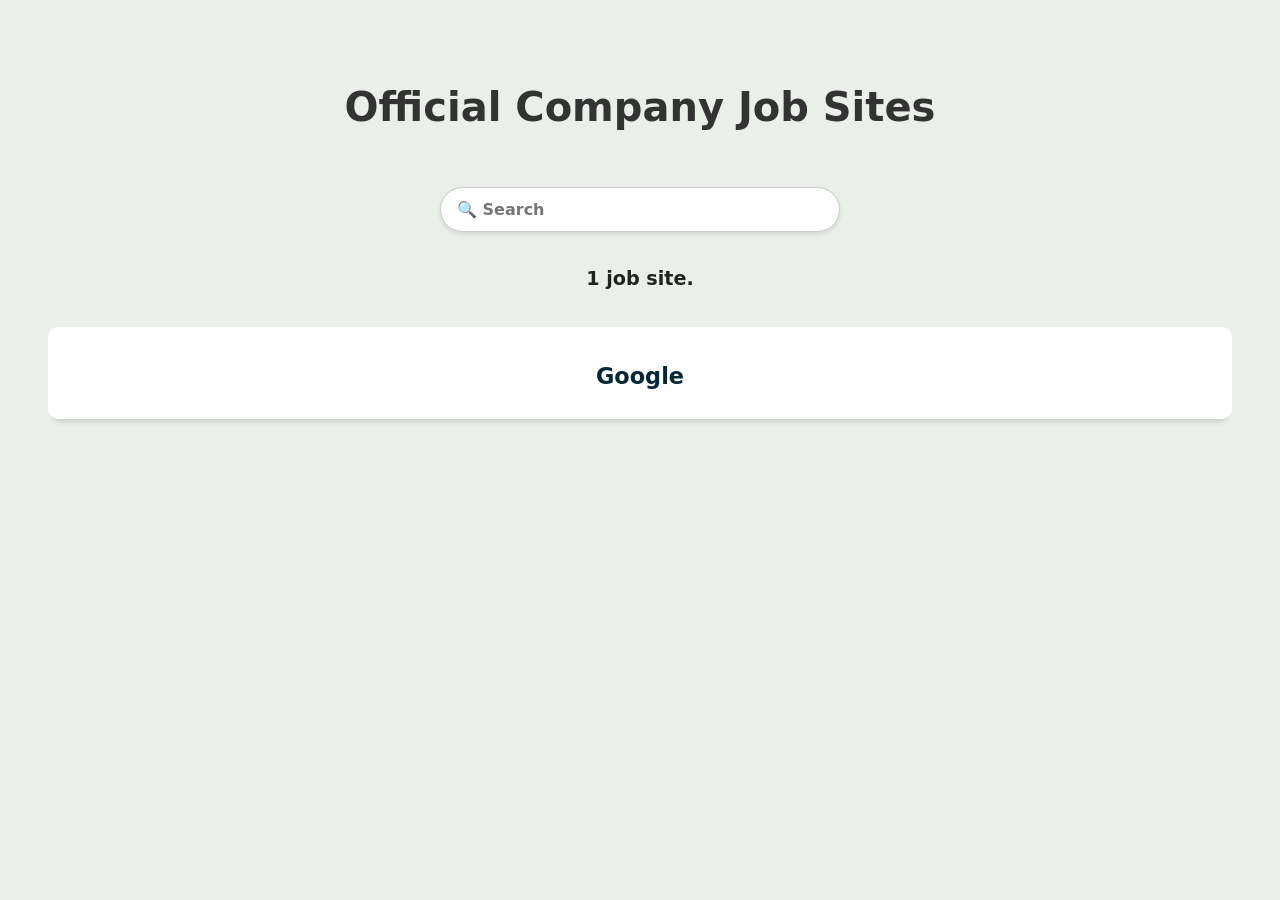
==== index.html @ 780f2717 "Init 🥇 First Commit" ====
<!DOCTYPE html>
<html lang="en">

<head>
  <meta charset="UTF-8" />
  <meta name="viewport" content="width=device-width, initial-scale=1.0" />
  <meta content="noindex, nofollow" name="robots">
  <meta content="noindex, nofollow" name="googlebot">
  <title>Vini Flyers</title>
  <link rel="stylesheet" href="site.css" />
  <script defer src="app.js"></script>
</head>

<body>
  <h1>Official Company Job Sites</h1>
  <input type="text" id="linkSearch" placeholder="🔍 Search" />
  <p id="linkCount"></p>
  <div class="card-container">
    <a class='card financial' href='https://www.google.com'><span class="icon"></span>Google</a>

  </div>


</body>

</html>
---- site.css ----
:root {
  --bg-light: #eaefe9;
  --text-light: #1a1a1a;
  --card-colors: #ffffff;
  --card-colors-dark: #23262f;
  --bg-dark: #1e1e1e;
  --text-dark: #e0e0e0;
  --accent: #0077cc;
  --font-main: system-ui, -apple-system, BlinkMacSystemFont, "Segoe UI", Roboto,
    Oxygen, Ubuntu, Cantarell, "Open Sans", "Helvetica Neue", sans-serif;
}

body {
  margin: 0;
  padding: 2rem;
  font-family: var(--font-main);
  line-height: 1.6;
  background-color: var(--bg-light);
  color: var(--text-light);
  transition: background-color 0.3s ease, color 0.3s ease;
}

#linkCount {
  text-align: center;
  margin-bottom: 1rem;
  font-size: 1.2rem;
  font-weight: bold;
  color: #222;
}

h1 {
  text-align: center;
  padding: 1rem;
  font-size: 2.5rem;
  margin-bottom: 1rem;
  color: #333;
}

a {
  text-decoration: none;
}

#linkSearch {
  display: block;
  margin: 2em auto;
  padding: 0.75em 1em;
  font-size: 1em;
  width: 90%;
  max-width: 400px;
  border-radius: 999px;
  border: 1px solid #ccc;
  color: #333;
  box-shadow: inset 0 -1px 1px #ffffff28, 0 2px 4px #0000001a;
  box-sizing: border-box;
  font-family: var(--font-main);
  font-weight: bold;
}

.icon {
  font-size: 1.5em;
}

.card-container {
  display: flex;
  flex-wrap: wrap;
  gap: 1rem;
  padding: 1rem;
  justify-content: center;
}

.card {
  border-radius: 10px;
  padding: 1.2rem;
  flex: 1 1 calc(25% - 2rem);
  min-width: 220px;
  text-align: center;
  font-weight: bold;
  color: rgb(4 40 56);
  transition: transform 0.2s ease;
  cursor: pointer;
  font-size: 1.4rem;
  display: flex;
  flex-direction: column;
  align-items: center;
  gap: 1rem; 
  box-shadow: 0 8px 6px -6px rgba(0, 0, 0, 16%); 
}

.llc {
  background-color: var(--card-colors);
}

.appliances {
  background-color: var(--card-colors);
}

.readme {
  background-color: #7cd998;
  color: #222;
}
.financial {
  background-color: var(--card-colors);
}
.projects {
  background-color: var(--card-colors);
}
.tucson {
  background-color: var(--card-colors);
}
.insurance {
  background-color: var(--card-colors);
}
.lexus {
  background-color: var(--card-colors);
}
.medicine {
  background-color: var(--card-colors);
}
.taxes {
  background-color: var(--card-colors);
}
.utilities {
  background-color: var(--card-colors);
}
*/ .card:hover {
  transform: scale(1.05);
}

/* 📱 Responsive layout */
@media (max-width: 600px) {
  .card {
    flex: 1 1 calc(50% - 1rem);
  }
}

@media (max-width: 400px) {
  .card {
    flex: 1 1 100%;
  }
}

/* 🌙 Dark Mode */
@media (prefers-color-scheme: dark) {
  body {
    background-color: var(--bg-dark);
    color: var(--text-dark);
  }

  .card {
    color: #81caff;
  }

  h1 {
    color: #bb86fc;
  }

  #linkCount {
    color: #81ff8cc4;
  }

  .appliances {
    background-color: var(--card-colors-dark);
  } 
  .financial {
    background-color: var(--card-colors-dark);
  }
  .projects {
    background-color: var(--card-colors-dark);
  } 
  .tucson {
    background-color: var(--card-colors-dark);
  } 
  .insurance {
    background-color: var(--card-colors-dark);
  } 
  .lexus {
    background-color: var(--card-colors-dark);
  } 
  .medicine {
    background-color: var(--card-colors-dark);
  } 
  .taxes {
    background-color: var(--card-colors-dark);
  } 
  .utilities {
    background-color: var(--card-colors-dark);
  } 
  .llc {
    background-color: var(--card-colors-dark);
  } 
  .readme {
    background-color: var(--card-colors-dark);
  }

  #linkSearch {
    background-color: #262626;
    color: #fff;
  }

  /* ☀️ Light Mode */
  @media (prefers-color-scheme: light) {
    body {
      background-color: var(--bg-light);
      color: var(--text-light);
    }

    .card {
      color: #fff;
    }
  }
}
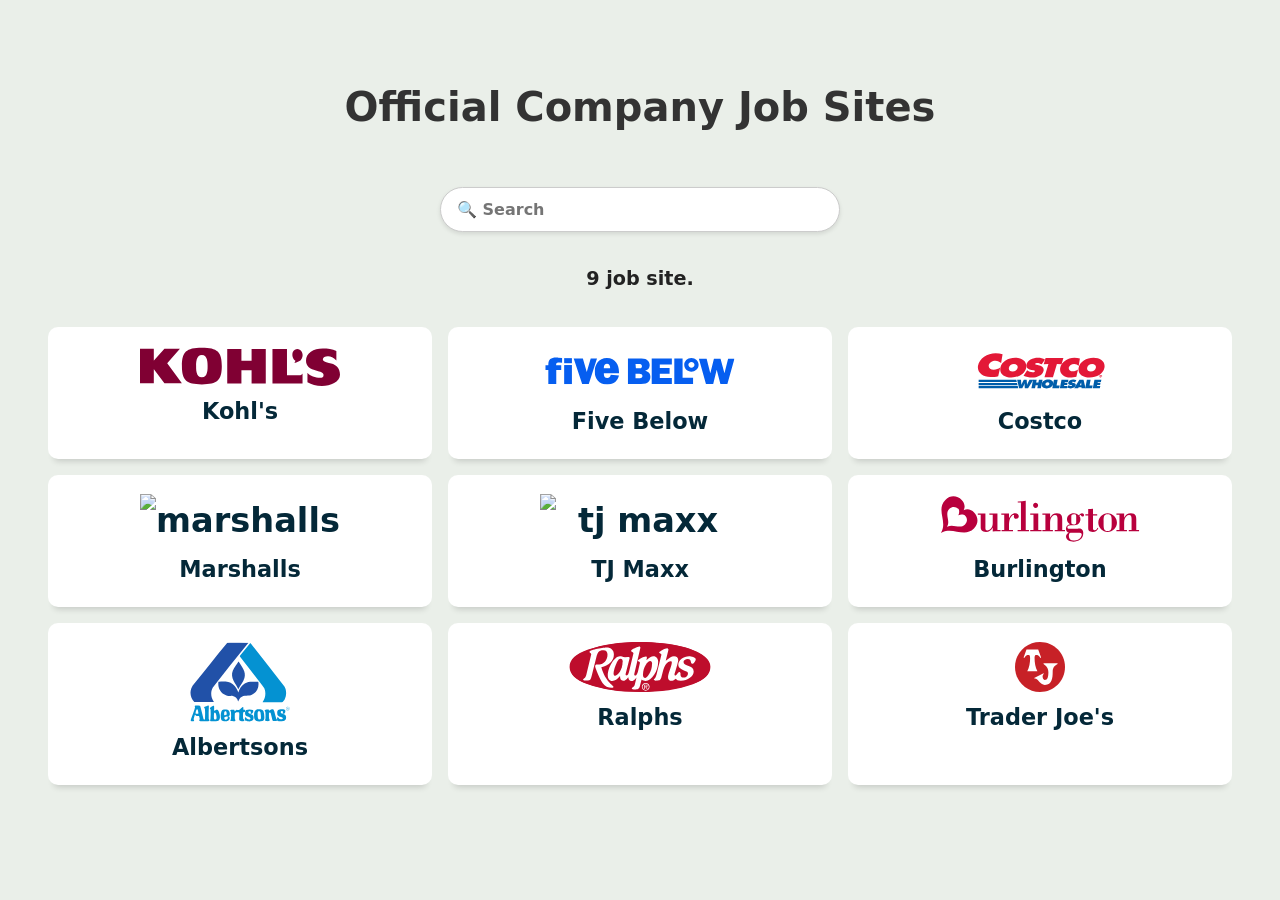
==== commit 080daea1: "Jobs up Mostly complete." ====
--- a/index.html
+++ b/index.html
@@ -6,7 +6,7 @@
   <meta name="viewport" content="width=device-width, initial-scale=1.0" />
   <meta content="noindex, nofollow" name="robots">
   <meta content="noindex, nofollow" name="googlebot">
-  <title>Vini Flyers</title>
+  <title>Official Company Job Sites</title>
   <link rel="stylesheet" href="site.css" />
   <script defer src="app.js"></script>
 </head>
@@ -16,7 +16,25 @@
   <input type="text" id="linkSearch" placeholder="🔍 Search" />
   <p id="linkCount"></p>
   <div class="card-container">
-    <a class='card financial' href='https://www.google.com'><span class="icon"></span>Google</a>
+    <a class='card financial' href='https://careers.kohls.com/'> <span class="icon"><img src="/imgs/Kohls_logo.svg"
+          width="200px" height="40px" alt="kohls logo" /></span>Kohl's</a>
+    <a class='card financial' href='https://careers.fivebelow.com/us/en/'><span class="icon"><img
+          src="/imgs/five-below-seeklogo.svg" width="200px" height="50px" alt="five below logo" /></span>Five Below</a>
+    <a class='card financial' href='https://careers.costco.com/jobs'><span class="icon"><img
+          src="/imgs/Costco_Wholesale_logo.svg" width="200px" height="50px" alt="costco logo" /></span>Costco</a>
+    <a class='card financial' href='https://jobs.tjx.com/global/en/'><span class="icon"><img
+          src="/imgs/Marshalls_logo.svg" width="200px" height="50px" alt="marshalls logo" /></span>Marshalls</a>
+    <a class='card financial' href='https://www.tjx.com/careers'><span class="icon"><img src="/imgs/TJ_Maxx_logo.svg"
+          width="200px" height="50px" alt="tj maxx logo" /></span>TJ Maxx</a>
+    <a class='card financial' href='https://www.burlington.com/careers'><span class="icon"><img
+          src="/imgs/Burlington_Stores_logo.svg" width="200px" height="50px"
+          alt="burlington logo" /></span>Burlington</a>
+    <a class='card financial' href='https://www.albertsons.com/careers.html'><span class="icon"><img
+          src="/imgs/Albertsons_logo.svg" width="100px" height="80px" alt="albertsons logo" /></span>Albertsons</a>
+    <a class='card financial' href='https://www.krogerfamilycareers.com/'><span class="icon"><img src="/imgs/Ralphs.svg"
+          width="200px" height="50px" alt="ralphs logo" /></span>Ralphs</a>
+    <a class='card financial' href='https://www.traderjoes.com/home/careers.html'><span class="icon"><img
+          src="/imgs/trader.svg" width="200px" height="50px" alt="trader joe's logo" /></span>Trader Joe's</a>
 
   </div>
 
--- a/site.css
+++ b/site.css
@@ -84,47 +84,30 @@
   align-items: center;
   gap: 1rem; 
   box-shadow: 0 8px 6px -6px rgba(0, 0, 0, 16%); 
-}
-
-.llc {
   background-color: var(--card-colors);
 }
 
-.appliances {
-  background-color: var(--card-colors);
+.card.financial {
+  display: flex;
+  flex-direction: column;
+  align-items: center;
+  justify-content: center;
+  text-align: center;
 }
 
-.readme {
-  background-color: #7cd998;
-  color: #222;
+.icon {
+  display: flex;
+  justify-content: center;
+  align-items: center;
+  margin-bottom: 8px;
 }
-.financial {
-  background-color: var(--card-colors);
+
+.card:hover {
+  outline: 3px solid #4a7c59; /* You can change 'green' to a specific hex code like #4CAF50 */
 }
-.projects {
-  background-color: var(--card-colors);
-}
-.tucson {
-  background-color: var(--card-colors);
-}
-.insurance {
-  background-color: var(--card-colors);
-}
-.lexus {
-  background-color: var(--card-colors);
-}
-.medicine {
-  background-color: var(--card-colors);
-}
-.taxes {
-  background-color: var(--card-colors);
-}
-.utilities {
-  background-color: var(--card-colors);
-}
-*/ .card:hover {
-  transform: scale(1.05);
-}
+
+
+
 
 /* 📱 Responsive layout */
 @media (max-width: 600px) {
@@ -158,39 +141,13 @@
     color: #81ff8cc4;
   }
 
-  .appliances {
-    background-color: var(--card-colors-dark);
-  } 
-  .financial {
-    background-color: var(--card-colors-dark);
-  }
-  .projects {
-    background-color: var(--card-colors-dark);
-  } 
-  .tucson {
-    background-color: var(--card-colors-dark);
-  } 
-  .insurance {
-    background-color: var(--card-colors-dark);
-  } 
-  .lexus {
-    background-color: var(--card-colors-dark);
-  } 
-  .medicine {
-    background-color: var(--card-colors-dark);
-  } 
-  .taxes {
-    background-color: var(--card-colors-dark);
-  } 
-  .utilities {
-    background-color: var(--card-colors-dark);
-  } 
-  .llc {
-    background-color: var(--card-colors-dark);
-  } 
-  .readme {
-    background-color: var(--card-colors-dark);
-  }
+.card {
+  background-color: var(--card-colors-dark);
+}
+
+.card:hover {
+  outline: 3px solid var(--accent); /* You can change 'green' to a specific hex code like #4CAF50 */
+}
 
   #linkSearch {
     background-color: #262626;
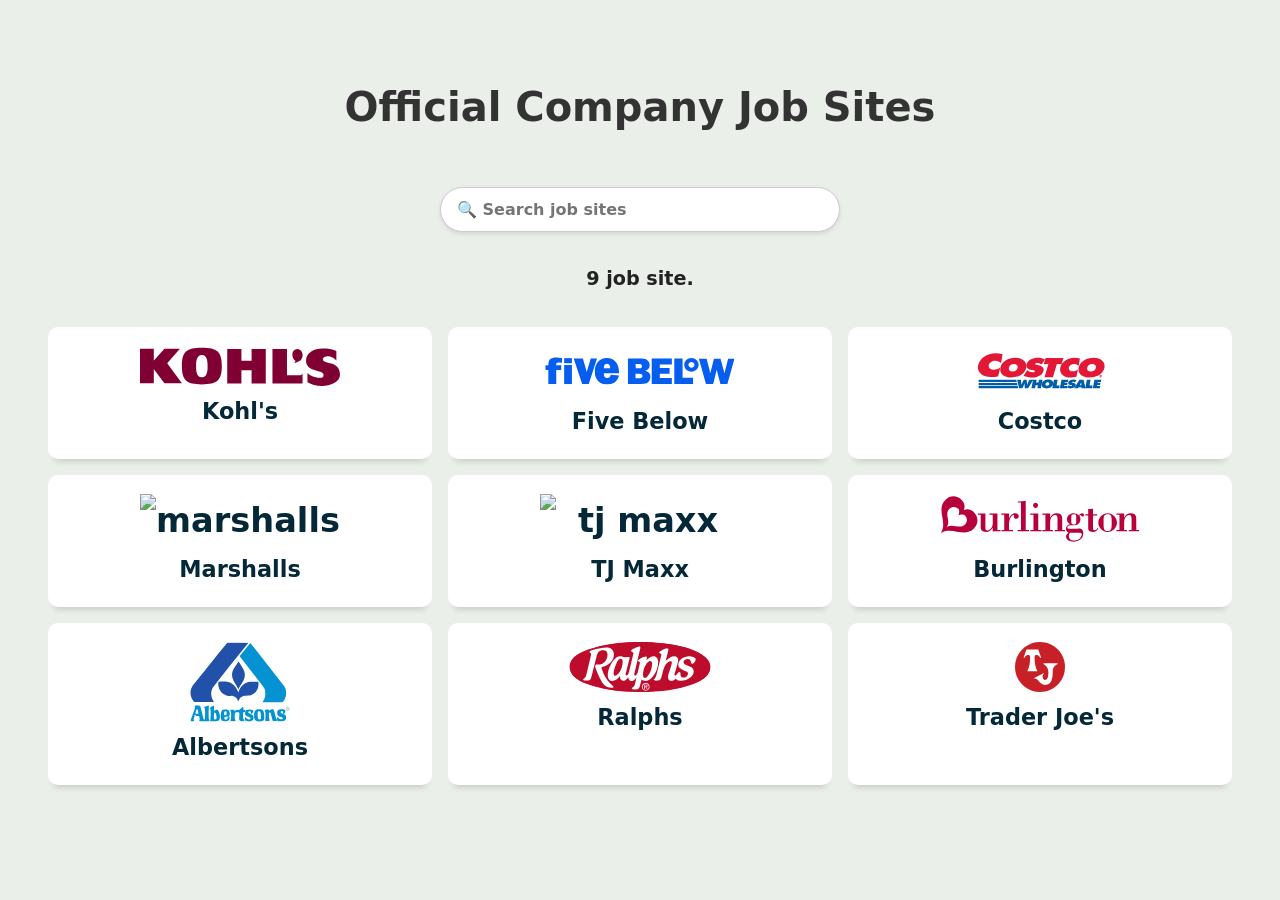
==== commit 81bdbfe2: "Update index.html" ====
--- a/index.html
+++ b/index.html
@@ -13,7 +13,7 @@
 
 <body>
   <h1>Official Company Job Sites</h1>
-  <input type="text" id="linkSearch" placeholder="🔍 Search" />
+  <input type="text" id="linkSearch" placeholder="🔍 Search job sites" />
   <p id="linkCount"></p>
   <div class="card-container">
     <a class='card financial' href='https://careers.kohls.com/'> <span class="icon"><img src="/imgs/Kohls_logo.svg"
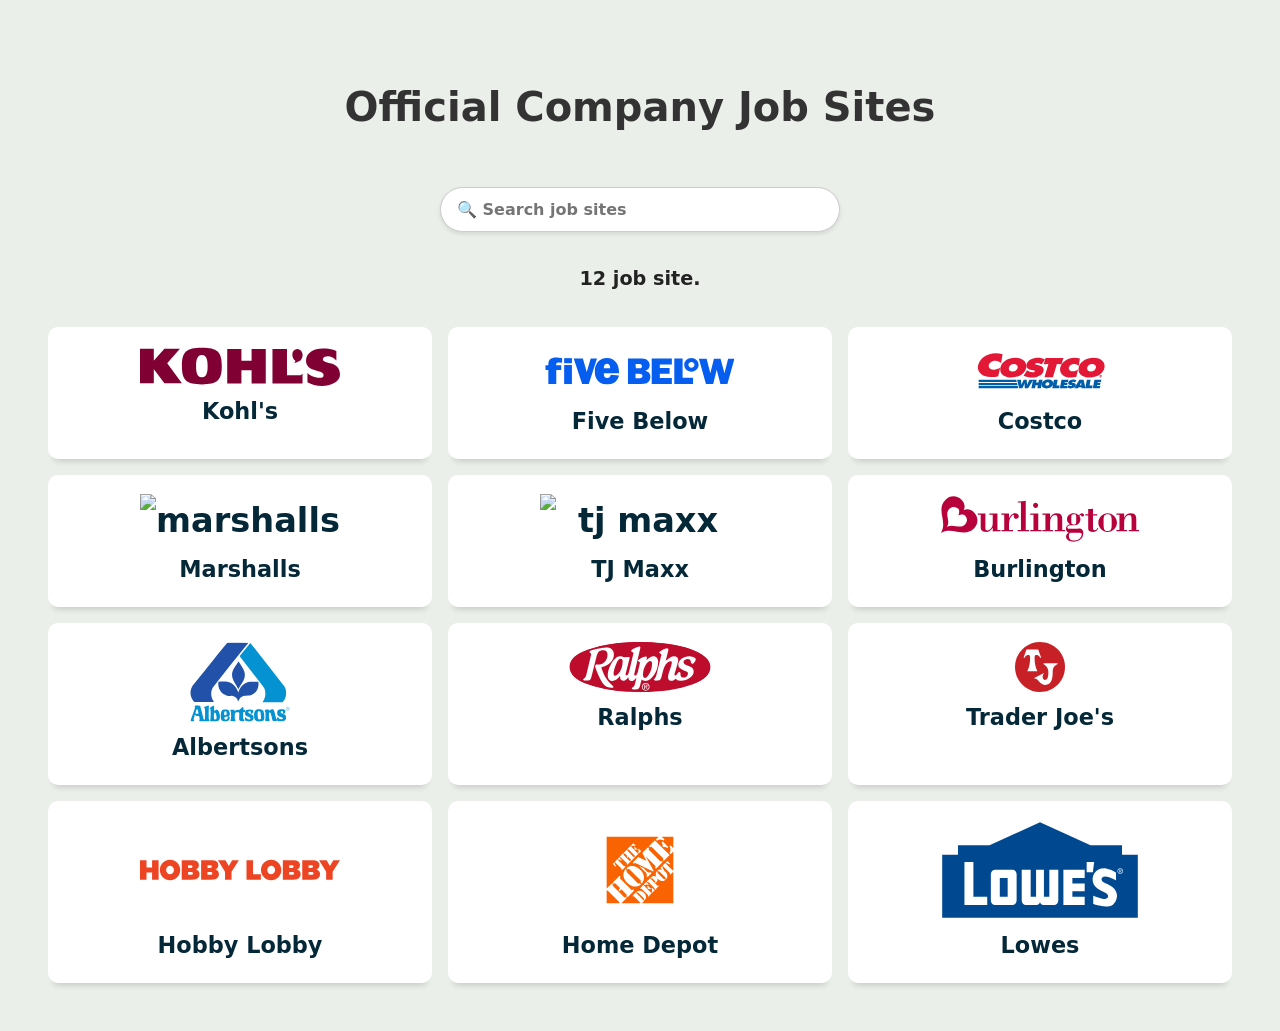
==== commit ecbf9d60: "3 jobs +" ====
--- a/index.html
+++ b/index.html
@@ -35,6 +35,12 @@
           width="200px" height="50px" alt="ralphs logo" /></span>Ralphs</a>
     <a class='card financial' href='https://www.traderjoes.com/home/careers.html'><span class="icon"><img
           src="/imgs/trader.svg" width="200px" height="50px" alt="trader joe's logo" /></span>Trader Joe's</a>
+    <a class='card financial' href='https://careers.hobbylobby.com/'><span class="icon"><img src="/imgs/Hobby_Lobby_logo.svg"
+          width="200px" height="100px" alt="hobby lobby logo" /></span>Hobby Lobby</a>
+    <a class='card financial' href='https://careers.homedepot.com/'><span class="icon"><img src="/imgs/The_Home_Depot-Logo.wine.svg"
+          width="200px" height="100px" alt="home depot logo" /></span>Home Depot</a>
+    <a class='card financial' href='https://talent.lowes.com/us/en/'><span class="icon"><img src="/imgs/Lowes_Companies_Logo.svg"
+              width="200px" height="100px" alt="home depot logo" /></span>Lowes</a>
 
   </div>
 
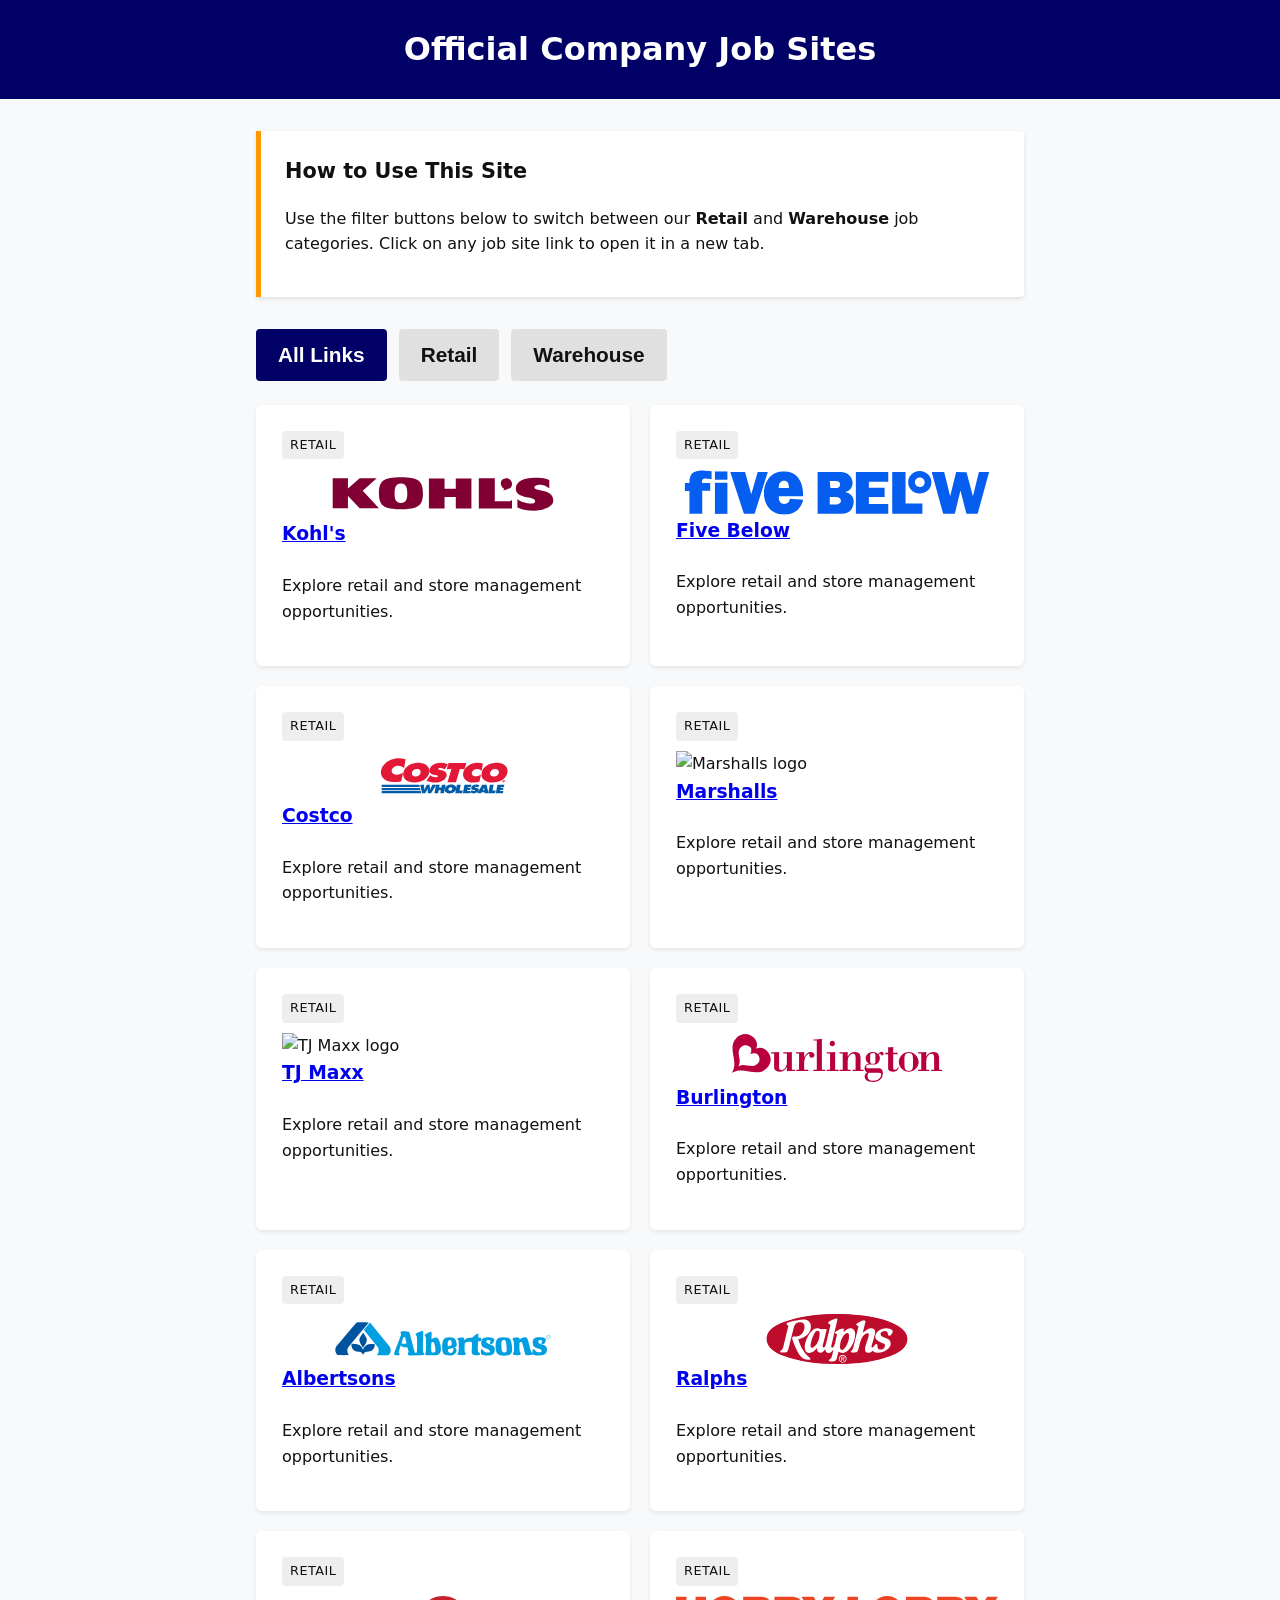
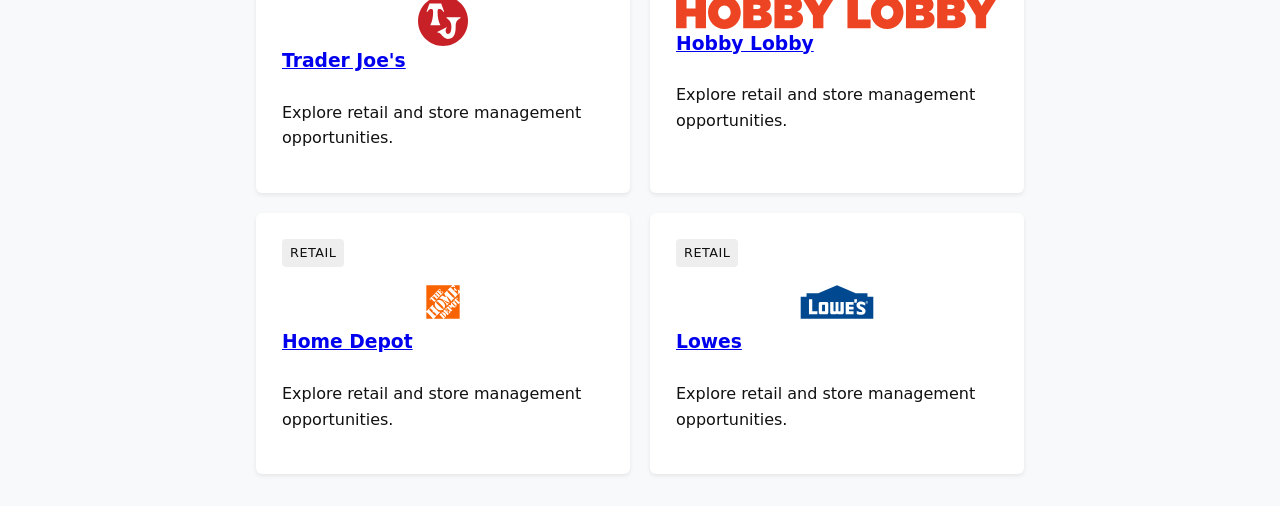
==== commit 6f7c2f3f: "Major design Change" ====
--- a/index.html
+++ b/index.html
@@ -2,49 +2,44 @@
 <html lang="en">
 
 <head>
-  <meta charset="UTF-8" />
-  <meta name="viewport" content="width=device-width, initial-scale=1.0" />
-  <meta content="noindex, nofollow" name="robots">
-  <meta content="noindex, nofollow" name="googlebot">
-  <title>Official Company Job Sites</title>
-  <link rel="stylesheet" href="site.css" />
-  <script defer src="app.js"></script>
+    <meta charset="UTF-8">
+    <meta name="viewport" content="width=device-width, initial-scale=1.0">
+    <meta name="description" content="Access and filter official company job sites.">
+    <title>Official Company Job Sites</title>
+    <link rel="stylesheet" href="style.css">
 </head>
 
 <body>
-  <h1>Official Company Job Sites</h1>
-  <input type="text" id="linkSearch" placeholder="🔍 Search job sites" />
-  <p id="linkCount"></p>
-  <div class="card-container">
-    <a class='card financial' href='https://careers.kohls.com/'> <span class="icon"><img src="/imgs/Kohls_logo.svg"
-          width="200px" height="40px" alt="kohls logo" /></span>Kohl's</a>
-    <a class='card financial' href='https://careers.fivebelow.com/us/en/'><span class="icon"><img
-          src="/imgs/five-below-seeklogo.svg" width="200px" height="50px" alt="five below logo" /></span>Five Below</a>
-    <a class='card financial' href='https://careers.costco.com/jobs'><span class="icon"><img
-          src="/imgs/Costco_Wholesale_logo.svg" width="200px" height="50px" alt="costco logo" /></span>Costco</a>
-    <a class='card financial' href='https://jobs.tjx.com/global/en/'><span class="icon"><img
-          src="/imgs/Marshalls_logo.svg" width="200px" height="50px" alt="marshalls logo" /></span>Marshalls</a>
-    <a class='card financial' href='https://www.tjx.com/careers'><span class="icon"><img src="/imgs/TJ_Maxx_logo.svg"
-          width="200px" height="50px" alt="tj maxx logo" /></span>TJ Maxx</a>
-    <a class='card financial' href='https://www.burlington.com/careers'><span class="icon"><img
-          src="/imgs/Burlington_Stores_logo.svg" width="200px" height="50px"
-          alt="burlington logo" /></span>Burlington</a>
-    <a class='card financial' href='https://www.albertsons.com/careers.html'><span class="icon"><img
-          src="/imgs/Albertsons_logo.svg" width="100px" height="80px" alt="albertsons logo" /></span>Albertsons</a>
-    <a class='card financial' href='https://www.krogerfamilycareers.com/'><span class="icon"><img src="/imgs/Ralphs.svg"
-          width="200px" height="50px" alt="ralphs logo" /></span>Ralphs</a>
-    <a class='card financial' href='https://www.traderjoes.com/home/careers.html'><span class="icon"><img
-          src="/imgs/trader.svg" width="200px" height="50px" alt="trader joe's logo" /></span>Trader Joe's</a>
-    <a class='card financial' href='https://careers.hobbylobby.com/'><span class="icon"><img src="/imgs/Hobby_Lobby_logo.svg"
-          width="200px" height="100px" alt="hobby lobby logo" /></span>Hobby Lobby</a>
-    <a class='card financial' href='https://careers.homedepot.com/'><span class="icon"><img src="/imgs/The_Home_Depot-Logo.wine.svg"
-          width="200px" height="100px" alt="home depot logo" /></span>Home Depot</a>
-    <a class='card financial' href='https://talent.lowes.com/us/en/'><span class="icon"><img src="/imgs/Lowes_Companies_Logo.svg"
-              width="200px" height="100px" alt="home depot logo" /></span>Lowes</a>
+    <header>
+        <h1>Official Company Job Sites</h1>
+    </header>
 
-  </div>
+    <main>
+        <!-- Clear usage instructions -->
+        <section class="instructions-card" aria-labelledby="instructions-heading">
+            <h2 id="instructions-heading">How to Use This Site</h2>
+            <p>Use the filter buttons below to switch between our <strong>Retail</strong> and <strong>Warehouse</strong>
+                job categories. Click on any job site link to open it in a new tab.</p>
+        </section>
 
+        <!-- Filter Buttons -->
+        <section aria-labelledby="filter-heading" class="filters">
+            <h2 id="filter-heading" class="sr-only">Filter Links</h2>
+            <button class="filter-btn active" data-filter="all" aria-pressed="true">All Links</button>
+            <button class="filter-btn" data-filter="retail" aria-pressed="false">Retail</button>
+            <button class="filter-btn" data-filter="warehouse" aria-pressed="false">Warehouse</button>
+        </section>
 
+        <!-- Dynamic List Container -->
+        <section aria-labelledby="links-heading">
+            <h2 id="links-heading" class="sr-only">Available Job Sites</h2>
+            <ul id="link-list" class="link-list" aria-live="polite">
+                <li class="loading">Loading links...</li>
+            </ul>
+        </section>
+    </main>
+
+    <script src="app.js"></script>
 </body>
 
 </html>
--- a/style.css
+++ b/style.css
@@ -0,0 +1,220 @@
+*,
+*::before,
+*::after {
+  box-sizing: border-box;
+}
+
+:root {
+  --bg-color: #f8f9fa;
+  --text-primary: #111111;
+  --text-secondary: #444444;
+  --primary-blue: #000066;
+  --link-blue: #0000ff;
+  --focus-outline: #ff9900;
+  --card-bg: #ffffff;
+}
+
+body {
+  /* Modern System Font Stack */
+  font-family:
+    system-ui,
+    -apple-system,
+    BlinkMacSystemFont,
+    'Segoe UI',
+    Roboto,
+    'Helvetica Neue',
+    Arial,
+    sans-serif;
+  color: var(--text-primary);
+  background-color: var(--bg-color);
+  line-height: 1.6;
+  margin: 0;
+  padding: 0;
+}
+
+/* Hides structural headers from visual display while keeping them for screen readers */
+.sr-only {
+  position: absolute;
+  width: 1px;
+  height: 1px;
+  padding: 0;
+  margin: -1px;
+  overflow: hidden;
+  clip: rect(0, 0, 0, 0);
+  border: 0;
+}
+
+header {
+  background-color: var(--primary-blue);
+  color: #ffffff;
+  padding: 1.5rem 1rem;
+  text-align: center;
+}
+
+header h1 {
+  margin: 0;
+  font-size: 2rem;
+}
+
+main {
+  max-width: 800px;
+  margin: 2rem auto;
+  padding: 0 1rem;
+}
+
+.instructions-card {
+  background-color: var(--card-bg);
+  border-left: 5px solid var(--focus-outline);
+  padding: 1.5rem;
+  margin-bottom: 2rem;
+  border-radius: 0 4px 4px 0;
+  box-shadow: 0 2px 4px rgba(0, 0, 0, 0.1);
+}
+
+.instructions-card h2 {
+  margin-top: 0;
+  font-size: 1.3rem;
+}
+
+.filters {
+  display: flex;
+  gap: 0.75rem;
+  margin-bottom: 1.5rem;
+  flex-wrap: wrap;
+}
+
+.filter-btn {
+  background-color: #e0e0e0;
+  color: var(--text-primary);
+  border: 2px solid transparent;
+  padding: 0.75rem 1.25rem;
+  font-size: 1.3rem;
+  font-weight: bold;
+  border-radius: 4px;
+  cursor: pointer;
+  transition: all 0.2s ease;
+}
+
+.filter-btn:hover {
+  background-color: #cccccc;
+}
+
+.filter-btn.active {
+  background-color: var(--primary-blue);
+  color: #ffffff;
+}
+
+/* Critical for ADA compliance */
+.filter-btn:focus-visible,
+.link-card a:focus-visible {
+  outline: 3px solid var(--focus-outline);
+  outline-offset: 2px;
+}
+
+.link-list {
+  list-style: none;
+  padding: 0;
+  margin: 0;
+  display: grid;
+  /* Automatically fits as many cards as possible, minimum 280px wide */
+  grid-template-columns: repeat(auto-fill, minmax(280px, 1fr)); 
+  gap: 1.25rem;
+  width: 100%;
+}
+
+.link-card {
+  background-color: var(--card-bg);
+  padding: 1.5rem;
+  border-radius: 6px;
+  box-shadow: 0 2px 4px rgba(0, 0, 0, 0.1);
+  display: flex;
+  flex-direction: column;
+}
+
+.link-card h3 {
+  margin: 0 0 0.5rem 0;
+}
+
+.link-card {
+  position: relative; /* Required anchor point for the stretched link */
+  background-color: var(--card-bg);
+  padding: 1.5rem;
+  border-radius: 6px;
+  border: 2px solid transparent; 
+  box-shadow: 0 2px 4px rgba(0, 0, 0, 0.08);
+  transition: border-color 0.2s ease, box-shadow 0.2s ease, transform 0.2s ease;
+  cursor: pointer;
+}
+
+/* Hover effect on the card */
+.link-card:hover {
+  border-color: #e65100; 
+  border-width: 3px;
+  box-shadow: 0 4px 12px rgba(230, 81, 0, 0.15); 
+  transform: translateY(-2px); 
+}
+
+/* The Stretched Link trick: makes the link cover the full card */
+.link-card h3 a::after {
+  content: "";
+  position: absolute;
+  inset: 0; /* Spans top: 0, right: 0, bottom: 0, left: 0 */
+  z-index: 1;
+}
+
+/* Highlight the entire card when a keyboard user tabs onto the link */
+.link-card:has(a:focus-visible) {
+  outline: 3px solid var(--focus-outline);
+  outline-offset: 4px;
+}
+
+.keyword-badge {
+  display: inline-block;
+  background-color: #eeeeee;
+  padding: 0.25rem 0.5rem;
+  border-radius: 4px;
+  font-size: 0.8rem;
+  text-transform: uppercase;
+  letter-spacing: 0.5px;
+  margin-bottom: 0.5rem;
+  width: fit-content;
+}
+
+.card-header {
+  display: flex;
+  justify-content: space-between;
+  align-items: center;
+  margin-bottom: 1rem;
+  border-bottom: 1px solid #eeeeee;
+  padding-bottom: 0.75rem;
+}
+
+.card-logo {
+  height: 4px; /* Lock the height uniformly */
+  width: auto; /* Force the width to scale naturally based on the height */
+  max-width: 16px; /* Prevent exceptionally long logos from overriding the flexbox */
+  object-fit: contain; /* Double-protection to keep the image inside its bounds */
+  display: block; /* Removes inline text-spacing quirks */
+}
+/* Update your existing .keyword-badge to remove the bottom margin */
+.keyword-badge {
+  display: inline-block;
+  background-color: #eeeeee;
+  padding: 0.25rem 0.5rem;
+  border-radius: 4px;
+  font-size: 0.8rem;
+  text-transform: uppercase;
+  letter-spacing: 0.5px;
+  margin-bottom: 0; /* Changed from 0.5rem */
+  width: fit-content;
+}
+
+/* Mobile Friendly Adjustments */
+@media (max-width: 600px) {
+  .filters {
+    flex-direction: column;
+  }
+  .filter-btn {
+    width: 100%;
+  }
+}
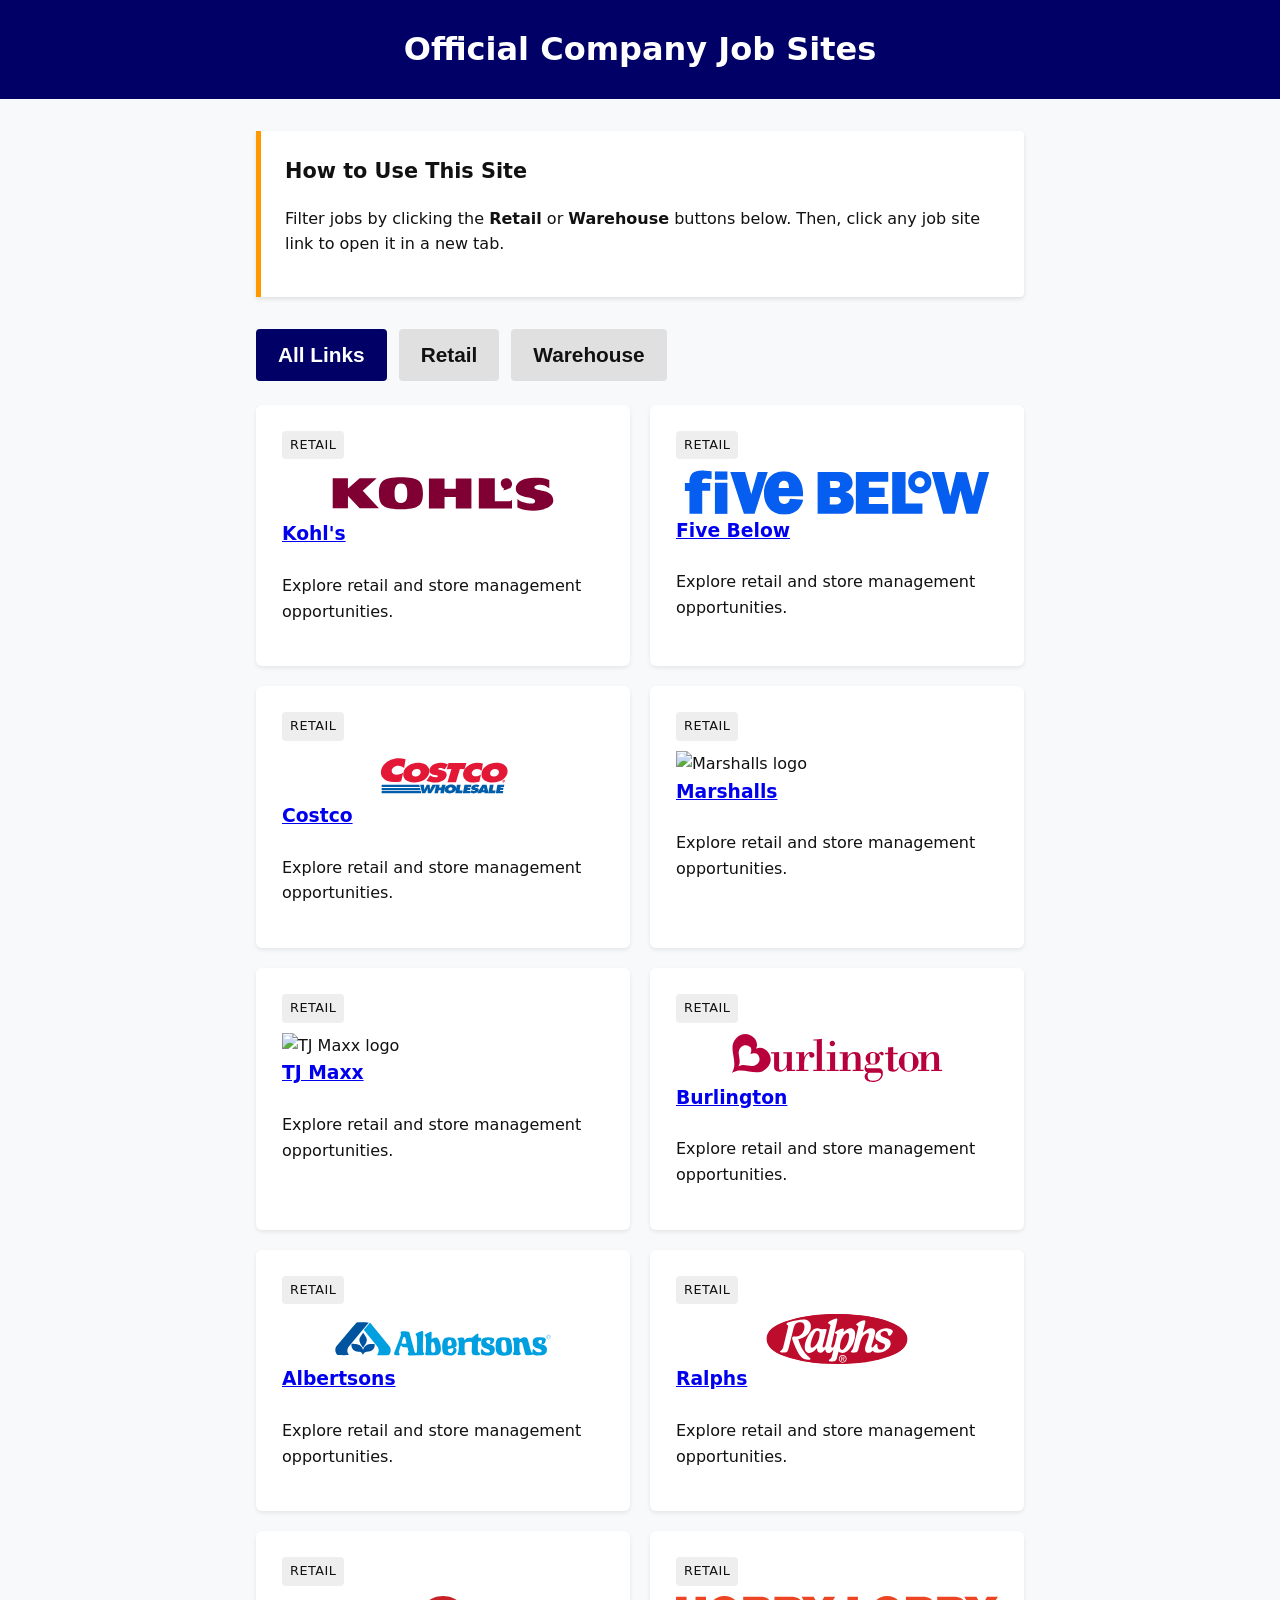
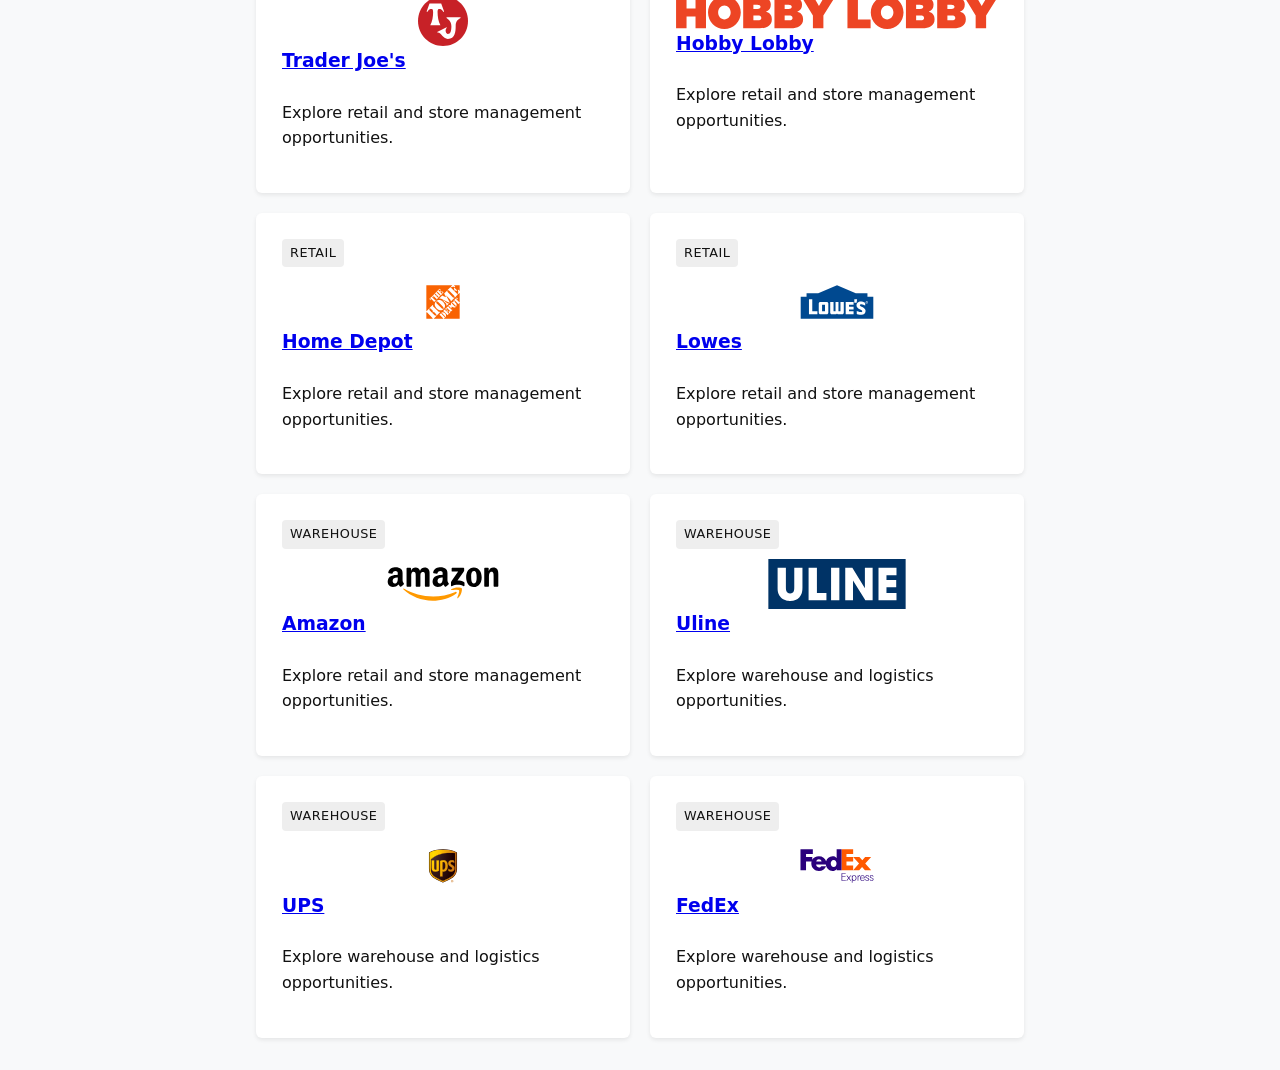
==== commit b20e8646: "Bigger Font" ====
--- a/index.html
+++ b/index.html
@@ -18,8 +18,7 @@
         <!-- Clear usage instructions -->
         <section class="instructions-card" aria-labelledby="instructions-heading">
             <h2 id="instructions-heading">How to Use This Site</h2>
-            <p>Use the filter buttons below to switch between our <strong>Retail</strong> and <strong>Warehouse</strong>
-                job categories. Click on any job site link to open it in a new tab.</p>
+            <p>Filter jobs by clicking the <strong>Retail</strong> or <strong>Warehouse</strong> buttons below. Then, click any job site link to open it in a new tab.</p>
         </section>
 
         <!-- Filter Buttons -->
--- a/style.css
+++ b/style.css
@@ -218,3 +218,47 @@
     width: 100%;
   }
 }
+
+/* Mobile Typography & Touch Target Scaling */
+@media (max-width: 600px) {
+  /* Elevate base font size on mobile screens */
+  body {
+    font-size: 1.125rem; /* ~18px base text */
+    line-height: 1.65;
+  }
+
+  /* Page Header */
+  header h1 {
+    font-size: 2rem;
+  }
+
+  /* Instructions Card */
+  .instructions-card h2 {
+    font-size: 1.4rem;
+  }
+
+  .instructions-card p {
+    font-size: 1.15rem;
+  }
+
+  /* Filter Buttons: Larger text + bigger touch area for tapping */
+  .filter-btn {
+    font-size: 1.15rem;
+    padding: 1rem 1.25rem; /* Taller tap target */
+  }
+
+  /* Card Headings & Body Text */
+  .link-card h3 {
+    font-size: 1.35rem;
+  }
+
+  .link-card p {
+    font-size: 1.1rem;
+  }
+
+  /* Keyword Badges */
+  .keyword-badge {
+    font-size: 0.875rem;
+    padding: 0.35rem 0.65rem;
+  }
+}
